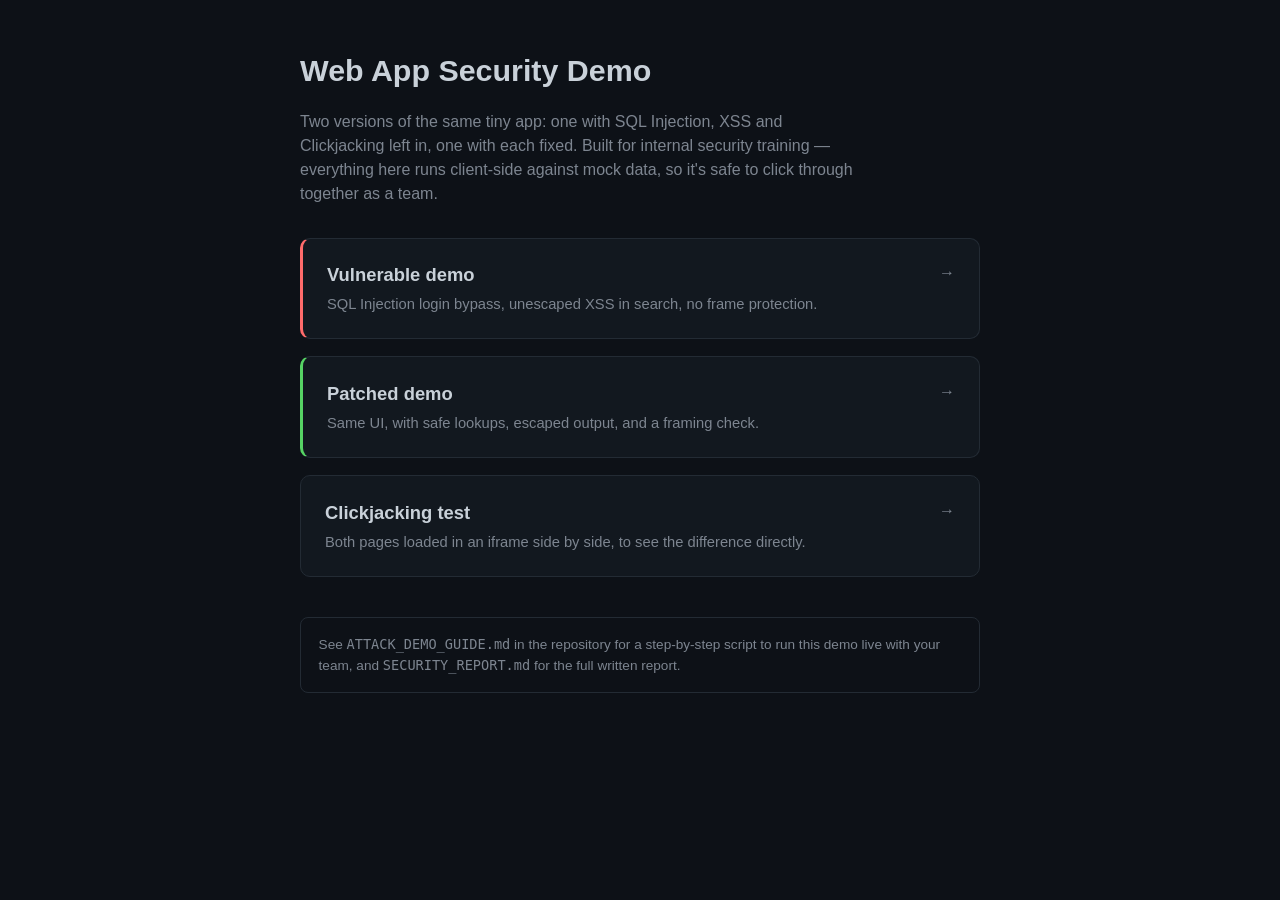
==== docs/index.html @ 4723751a "Add live static demo pages (vulnerable/patched) and presenter attack guide" ====
<!DOCTYPE html>
<html lang="en">
<head>
<meta charset="UTF-8">
<meta name="viewport" content="width=device-width, initial-scale=1">
<title>Web App Security Demo</title>
<style>
  :root {
    --bg: #0d1117; --panel: #12181f; --border: #232b34;
    --text: #c9d1d9; --muted: #7d8590;
    --danger: #ff6b6b; --danger-dim: #3a1f22;
    --good: #56d364; --good-dim: #14251a;
  }
  * { box-sizing: border-box; }
  body {
    margin: 0; background: var(--bg); color: var(--text);
    font-family: -apple-system, "Segoe UI", Roboto, sans-serif;
    line-height: 1.5;
  }
  main { max-width: 720px; margin: 0 auto; padding: 3rem 1.25rem 4rem; }
  h1 { font-size: 1.9rem; margin: 0 0 0.5rem; }
  p.lead { color: var(--muted); max-width: 560px; }
  .cards { display: grid; gap: 1.1rem; margin-top: 2rem; }
  a.card {
    display: block;
    border: 1px solid var(--border);
    border-radius: 10px;
    padding: 1.4rem 1.5rem;
    text-decoration: none;
    color: var(--text);
    background: var(--panel);
    transition: border-color 0.15s;
  }
  a.card:hover { border-color: #3a4552; }
  a.card.vuln { border-left: 3px solid var(--danger); }
  a.card.patch { border-left: 3px solid var(--good); }
  .card h2 { margin: 0 0 0.3rem; font-size: 1.15rem; }
  .card p { margin: 0; color: var(--muted); font-size: 0.92rem; }
  .card .arrow { float: right; color: var(--muted); }
  .foot-note {
    margin-top: 2.5rem;
    border: 1px solid var(--border);
    border-radius: 8px;
    padding: 1rem 1.1rem;
    font-size: 0.85rem;
    color: var(--muted);
  }
  code { font-family: ui-monospace, "JetBrains Mono", Consolas, monospace; }
</style>
</head>
<body>
<main>
  <h1>Web App Security Demo</h1>
  <p class="lead">
    Two versions of the same tiny app: one with SQL Injection, XSS and
    Clickjacking left in, one with each fixed. Built for internal security
    training — everything here runs client-side against mock data, so it's
    safe to click through together as a team.
  </p>

  <div class="cards">
    <a class="card vuln" href="vulnerable.html">
      <span class="arrow">→</span>
      <h2>Vulnerable demo</h2>
      <p>SQL Injection login bypass, unescaped XSS in search, no frame protection.</p>
    </a>
    <a class="card patch" href="patched.html">
      <span class="arrow">→</span>
      <h2>Patched demo</h2>
      <p>Same UI, with safe lookups, escaped output, and a framing check.</p>
    </a>
    <a class="card" href="clickjack-test.html">
      <span class="arrow">→</span>
      <h2>Clickjacking test</h2>
      <p>Both pages loaded in an iframe side by side, to see the difference directly.</p>
    </a>
  </div>

  <div class="foot-note">
    See <code>ATTACK_DEMO_GUIDE.md</code> in the repository for a
    step-by-step script to run this demo live with your team, and
    <code>SECURITY_REPORT.md</code> for the full written report.
  </div>
</main>
</body>
</html>
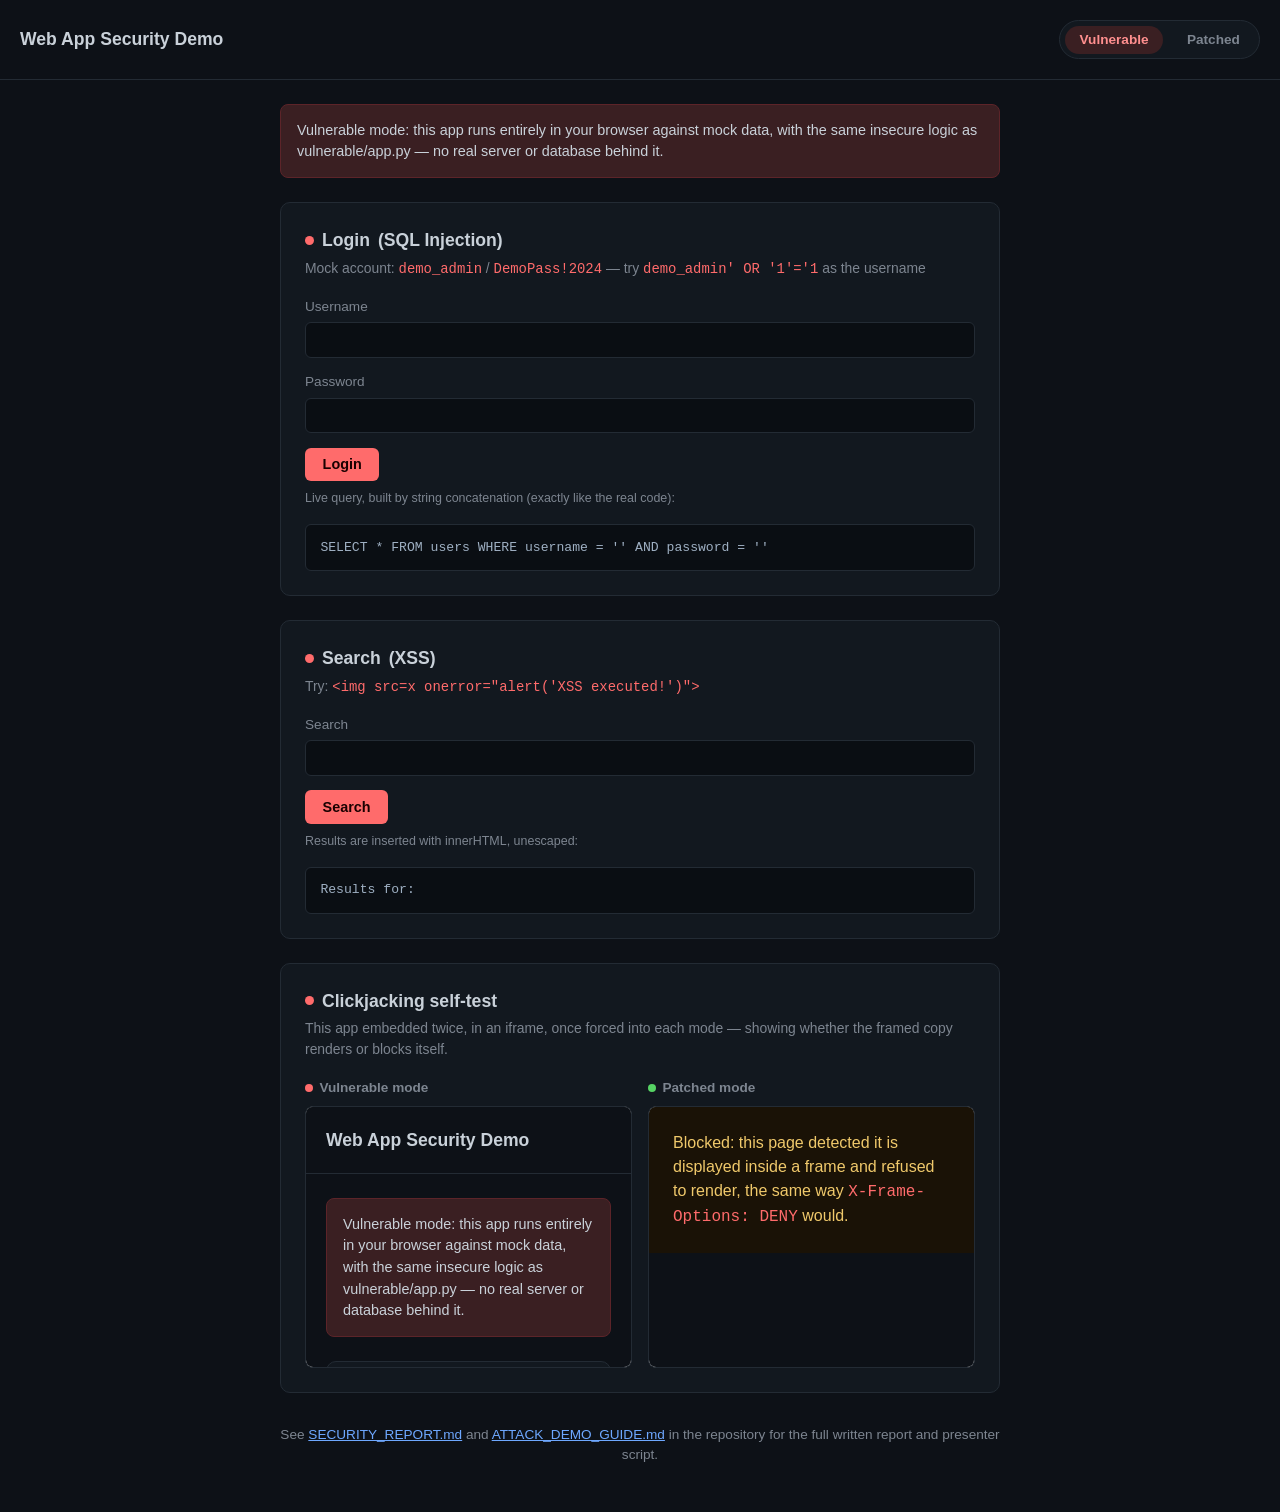
==== commit 29dc63f3: "Consolidate into a single toggle-based application (vulnerable/patched switch + embedded clickjackin" ====
--- a/docs/index.html
+++ b/docs/index.html
@@ -6,81 +6,352 @@
 <title>Web App Security Demo</title>
 <style>
   :root {
-    --bg: #0d1117; --panel: #12181f; --border: #232b34;
-    --text: #c9d1d9; --muted: #7d8590;
-    --danger: #ff6b6b; --danger-dim: #3a1f22;
-    --good: #56d364; --good-dim: #14251a;
+    --bg: #0d1117;
+    --panel: #12181f;
+    --border: #232b34;
+    --text: #c9d1d9;
+    --muted: #7d8590;
+    --mono: ui-monospace, "JetBrains Mono", "SFMono-Regular", Consolas, monospace;
+    --accent: #ff6b6b;
+    --accent-dim: #3a1f22;
+    --accent-border: #5c2429;
+    --accent-fg: #1a0000;
+  }
+  body.mode-patched {
+    --accent: #56d364;
+    --accent-dim: #14251a;
+    --accent-border: #1f5c33;
+    --accent-fg: #052b0e;
   }
   * { box-sizing: border-box; }
   body {
-    margin: 0; background: var(--bg); color: var(--text);
+    margin: 0;
+    background: var(--bg);
+    color: var(--text);
     font-family: -apple-system, "Segoe UI", Roboto, sans-serif;
     line-height: 1.5;
-  }
-  main { max-width: 720px; margin: 0 auto; padding: 3rem 1.25rem 4rem; }
-  h1 { font-size: 1.9rem; margin: 0 0 0.5rem; }
-  p.lead { color: var(--muted); max-width: 560px; }
-  .cards { display: grid; gap: 1.1rem; margin-top: 2rem; }
-  a.card {
-    display: block;
+    padding-bottom: 3rem;
+  }
+  header {
+    border-bottom: 1px solid var(--border);
+    padding: 1.25rem 1.25rem;
+    display: flex;
+    align-items: center;
+    justify-content: space-between;
+    flex-wrap: wrap;
+    gap: 0.9rem;
+    position: sticky;
+    top: 0;
+    background: var(--bg);
+    z-index: 10;
+  }
+  header h1 { font-size: 1.1rem; margin: 0; font-weight: 700; }
+  .toggle-wrap {
+    display: flex;
+    align-items: center;
+    gap: 0.6rem;
+    background: var(--panel);
+    border: 1px solid var(--border);
+    border-radius: 999px;
+    padding: 0.3rem;
+  }
+  .toggle-wrap button {
+    border: none;
+    background: transparent;
+    color: var(--muted);
+    padding: 0.4rem 0.9rem;
+    border-radius: 999px;
+    cursor: pointer;
+    font-size: 0.85rem;
+    font-weight: 600;
+  }
+  .toggle-wrap button.active.vuln { background: var(--accent-dim); color: #ff8f8f; }
+  .toggle-wrap button.active.patch { background: var(--accent-dim); color: #8fe39c; }
+  main { max-width: 760px; margin: 0 auto; padding: 0 1.25rem; }
+  .banner {
+    margin: 1.5rem 0;
+    padding: 0.9rem 1rem;
+    border-radius: 8px;
+    font-size: 0.9rem;
+    background: var(--accent-dim);
+    border: 1px solid var(--accent-border);
+    color: var(--text);
+  }
+  #frameNotice {
+    display: none;
+    margin: 1.5rem 0;
+    padding: 0.9rem 1rem;
+    border-radius: 8px;
+    font-size: 0.9rem;
+    background: #1a1206;
+    border: 1px solid #5c4a1f;
+    color: #f0c96b;
+  }
+  section {
+    background: var(--panel);
     border: 1px solid var(--border);
     border-radius: 10px;
-    padding: 1.4rem 1.5rem;
-    text-decoration: none;
+    padding: 1.5rem;
+    margin-bottom: 1.5rem;
+  }
+  h2 { font-size: 1.1rem; margin: 0 0 0.25rem; display: flex; align-items: center; gap: 0.5rem; }
+  .status-dot { width: 9px; height: 9px; border-radius: 50%; background: var(--accent); display: inline-block; }
+  .subtitle { color: var(--muted); font-size: 0.87rem; margin: 0 0 1.1rem; }
+  label { display: block; font-size: 0.85rem; color: var(--muted); margin-bottom: 0.3rem; }
+  input[type=text] {
+    width: 100%;
+    background: #0a0e13;
+    border: 1px solid var(--border);
     color: var(--text);
-    background: var(--panel);
-    transition: border-color 0.15s;
-  }
-  a.card:hover { border-color: #3a4552; }
-  a.card.vuln { border-left: 3px solid var(--danger); }
-  a.card.patch { border-left: 3px solid var(--good); }
-  .card h2 { margin: 0 0 0.3rem; font-size: 1.15rem; }
-  .card p { margin: 0; color: var(--muted); font-size: 0.92rem; }
-  .card .arrow { float: right; color: var(--muted); }
-  .foot-note {
-    margin-top: 2.5rem;
+    padding: 0.55rem 0.7rem;
+    border-radius: 6px;
+    font-family: var(--mono);
+    font-size: 0.9rem;
+    margin-bottom: 0.9rem;
+  }
+  button.action {
+    background: var(--accent);
+    color: var(--accent-fg);
+    border: none;
+    font-weight: 700;
+    padding: 0.55rem 1.1rem;
+    border-radius: 6px;
+    cursor: pointer;
+    font-size: 0.9rem;
+  }
+  button.action:hover { filter: brightness(1.08); }
+  .query-box, .result-box {
+    margin-top: 1rem;
+    background: #0a0e13;
     border: 1px solid var(--border);
-    border-radius: 8px;
-    padding: 1rem 1.1rem;
+    border-radius: 6px;
+    padding: 0.8rem 0.9rem;
+    font-family: var(--mono);
+    font-size: 0.82rem;
+    white-space: pre-wrap;
+    word-break: break-word;
+    color: #9fb0c3;
+  }
+  .result-box.success { border-color: var(--accent-border); color: #cdeecb; background: #0f1e10; }
+  .result-box.fail { border-color: var(--border); color: var(--muted); }
+  .hint { font-size: 0.78rem; color: var(--muted); margin-top: 0.5rem; }
+  code { font-family: var(--mono); color: var(--accent); }
+  .frame-grid {
+    display: grid;
+    grid-template-columns: 1fr 1fr;
+    gap: 1rem;
+    margin-top: 1rem;
+  }
+  @media (max-width: 640px) { .frame-grid { grid-template-columns: 1fr; } }
+  .frame-col h3 {
     font-size: 0.85rem;
+    margin: 0 0 0.5rem;
     color: var(--muted);
-  }
-  code { font-family: ui-monospace, "JetBrains Mono", Consolas, monospace; }
+    display: flex;
+    align-items: center;
+    gap: 0.4rem;
+  }
+  .dot { width: 8px; height: 8px; border-radius: 50%; display: inline-block; }
+  .dot.r { background: #ff6b6b; }
+  .dot.g { background: #56d364; }
+  .frame-wrap { border: 1px solid var(--border); border-radius: 8px; overflow: hidden; background: #fff; }
+  iframe { width: 100%; height: 260px; border: none; display: block; }
+  footer { text-align: center; margin-top: 2rem; color: var(--muted); font-size: 0.85rem; }
+  footer a { color: #6ea8ff; }
 </style>
 </head>
-<body>
+<body class="mode-vulnerable">
+
+<header>
+  <h1>Web App Security Demo</h1>
+  <div class="toggle-wrap" id="toggleWrap">
+    <button type="button" class="active vuln" id="btnVuln">Vulnerable</button>
+    <button type="button" id="btnPatch">Patched</button>
+  </div>
+</header>
+
 <main>
-  <h1>Web App Security Demo</h1>
-  <p class="lead">
-    Two versions of the same tiny app: one with SQL Injection, XSS and
-    Clickjacking left in, one with each fixed. Built for internal security
-    training — everything here runs client-side against mock data, so it's
-    safe to click through together as a team.
-  </p>
-
-  <div class="cards">
-    <a class="card vuln" href="vulnerable.html">
-      <span class="arrow">→</span>
-      <h2>Vulnerable demo</h2>
-      <p>SQL Injection login bypass, unescaped XSS in search, no frame protection.</p>
-    </a>
-    <a class="card patch" href="patched.html">
-      <span class="arrow">→</span>
-      <h2>Patched demo</h2>
-      <p>Same UI, with safe lookups, escaped output, and a framing check.</p>
-    </a>
-    <a class="card" href="clickjack-test.html">
-      <span class="arrow">→</span>
-      <h2>Clickjacking test</h2>
-      <p>Both pages loaded in an iframe side by side, to see the difference directly.</p>
-    </a>
-  </div>
-
-  <div class="foot-note">
-    See <code>ATTACK_DEMO_GUIDE.md</code> in the repository for a
-    step-by-step script to run this demo live with your team, and
-    <code>SECURITY_REPORT.md</code> for the full written report.
-  </div>
+  <div id="frameNotice"></div>
+
+  <div class="banner" id="modeBanner"></div>
+
+  <section>
+    <h2><span class="status-dot"></span> Login <span id="loginModeLabel"></span></h2>
+    <p class="subtitle">Mock account: <code>demo_admin</code> / <code>DemoPass!2024</code> — try <code>demo_admin' OR '1'='1</code> as the username</p>
+    <form id="loginForm">
+      <label for="u">Username</label>
+      <input type="text" id="u" autocomplete="off">
+      <label for="p">Password</label>
+      <input type="text" id="p" autocomplete="off">
+      <button class="action" type="submit">Login</button>
+    </form>
+    <div class="hint" id="loginHint"></div>
+    <div class="query-box" id="queryPreview"></div>
+    <div class="result-box" id="loginResult" style="display:none;"></div>
+  </section>
+
+  <section>
+    <h2><span class="status-dot"></span> Search <span id="searchModeLabel"></span></h2>
+    <p class="subtitle">Try: <code>&lt;img src=x onerror="alert('XSS executed!')"&gt;</code></p>
+    <label for="q">Search</label>
+    <input type="text" id="q" autocomplete="off">
+    <button class="action" type="button" id="searchBtn">Search</button>
+    <div class="hint" id="searchHint"></div>
+    <div class="result-box" id="searchResult">Results for: </div>
+  </section>
+
+  <section id="clickjackSection">
+    <h2><span class="status-dot"></span> Clickjacking self-test</h2>
+    <p class="subtitle">
+      This app embedded twice, in an iframe, once forced into each mode —
+      showing whether the framed copy renders or blocks itself.
+    </p>
+    <div class="frame-grid" id="frameGrid"></div>
+  </section>
+
+  <footer>
+    See <a href="https://github.com/HilariousHacker666/web-app-security-demo/blob/main/SECURITY_REPORT.md" target="_blank" rel="noopener">SECURITY_REPORT.md</a> and
+    <a href="https://github.com/HilariousHacker666/web-app-security-demo/blob/main/ATTACK_DEMO_GUIDE.md" target="_blank" rel="noopener">ATTACK_DEMO_GUIDE.md</a> in the repository
+    for the full written report and presenter script.
+  </footer>
 </main>
+
+<script src="sql-eval.js"></script>
+<script>
+  const params = new URLSearchParams(location.search);
+  const isFramed = window.top !== window.self;
+  let mode = params.get('mode') === 'patched' ? 'patched' : 'vulnerable';
+
+  const users = [
+    { username: 'demo_admin', password: 'DemoPass!2024' },
+    { username: 'demo_alice', password: 'AlicePass!99' },
+  ];
+
+  // --- Clickjacking: if framed AND in patched mode, refuse to render ---
+  if (isFramed && mode === 'patched') {
+    document.body.innerHTML =
+      '<div style="padding:1.5rem;font-family:sans-serif;background:#1a1206;color:#f0c96b;">' +
+      'Blocked: this page detected it is displayed inside a frame and refused ' +
+      'to render, the same way <code>X-Frame-Options: DENY</code> would.</div>';
+  } else {
+    initApp();
+  }
+
+  function initApp() {
+    if (isFramed) {
+      // Framed instance: hide the mode toggle and the nested self-test section,
+      // to avoid the page embedding itself infinitely.
+      document.getElementById('toggleWrap').style.display = 'none';
+      document.getElementById('clickjackSection').style.display = 'none';
+    } else {
+      document.getElementById('frameGrid').innerHTML =
+        buildFrame('vulnerable', 'r') + buildFrame('patched', 'g');
+    }
+
+    applyMode();
+
+    document.getElementById('btnVuln').addEventListener('click', () => setMode('vulnerable'));
+    document.getElementById('btnPatch').addEventListener('click', () => setMode('patched'));
+
+    document.getElementById('u').addEventListener('input', updatePreview);
+    document.getElementById('p').addEventListener('input', updatePreview);
+
+    document.getElementById('loginForm').addEventListener('submit', (e) => {
+      e.preventDefault();
+      handleLogin();
+    });
+    document.getElementById('searchBtn').addEventListener('click', handleSearch);
+  }
+
+  function buildFrame(m, dotClass) {
+    return `<div class="frame-col">
+      <h3><span class="dot ${dotClass}"></span> ${m === 'vulnerable' ? 'Vulnerable mode' : 'Patched mode'}</h3>
+      <div class="frame-wrap"><iframe src="index.html?mode=${m}" title="${m} mode in frame"></iframe></div>
+    </div>`;
+  }
+
+  function setMode(m) {
+    mode = m;
+    const url = new URL(location.href);
+    url.searchParams.set('mode', m);
+    history.replaceState(null, '', url);
+    applyMode();
+  }
+
+  function applyMode() {
+    const isVuln = mode === 'vulnerable';
+    document.body.className = isVuln ? 'mode-vulnerable' : 'mode-patched';
+    document.getElementById('btnVuln').classList.toggle('active', isVuln);
+    document.getElementById('btnVuln').classList.toggle('vuln', true);
+    document.getElementById('btnPatch').classList.toggle('active', !isVuln);
+    document.getElementById('btnPatch').classList.toggle('patch', true);
+
+    const banner = document.getElementById('modeBanner');
+    banner.textContent = isVuln
+      ? 'Vulnerable mode: this app runs entirely in your browser against mock data, with the same insecure logic as vulnerable/app.py — no real server or database behind it.'
+      : 'Patched mode: same UI and mock data, with the fixes from patched/app.py applied — parameterized-style lookups, escaped output, and a framing check.';
+
+    document.getElementById('loginModeLabel').textContent = isVuln ? '(SQL Injection)' : '(SQL Injection — fixed)';
+    document.getElementById('searchModeLabel').textContent = isVuln ? '(XSS)' : '(XSS — fixed)';
+    document.getElementById('loginHint').textContent = isVuln
+      ? 'Live query, built by string concatenation (exactly like the real code):'
+      : 'Username and password are compared as plain values — never concatenated into a query string:';
+    document.getElementById('searchHint').textContent = isVuln
+      ? 'Results are inserted with innerHTML, unescaped:'
+      : 'Results are inserted with textContent, so markup is shown as plain text, never executed:';
+
+    document.getElementById('loginResult').style.display = 'none';
+    document.getElementById('searchResult').textContent = 'Results for: ';
+    updatePreview();
+  }
+
+  function updatePreview() {
+    const box = document.getElementById('queryPreview');
+    if (mode === 'vulnerable') {
+      const u = document.getElementById('u').value;
+      const p = document.getElementById('p').value;
+      box.textContent = "SELECT * FROM users WHERE username = '" + u + "' AND password = '" + p + "'";
+      box.style.display = 'block';
+    } else {
+      box.textContent = 'lookup(username, password) — values compared directly, no string built';
+      box.style.display = 'block';
+    }
+  }
+
+  function handleLogin() {
+    const u = document.getElementById('u').value;
+    const p = document.getElementById('p').value;
+    const box = document.getElementById('loginResult');
+    box.style.display = 'block';
+
+    let matched, extra = '';
+    if (mode === 'vulnerable') {
+      const r = vulnerableLogin(u, p, users);
+      matched = r.matched;
+      if (matched) extra = `\nQuery actually evaluated (after any SQL comment truncation):\n${r.cleaned}`;
+    } else {
+      matched = users.find((row) => row.username === u && row.password === p);
+    }
+
+    if (matched) {
+      box.className = 'result-box success';
+      box.textContent = `Login succeeded — signed in as "${matched.username}"${mode === 'vulnerable' ? ', no valid password required.' : '.'}${extra}`;
+    } else {
+      box.className = 'result-box fail';
+      box.textContent = 'Invalid credentials.';
+    }
+  }
+
+  function handleSearch() {
+    const q = document.getElementById('q').value;
+    const box = document.getElementById('searchResult');
+    if (mode === 'vulnerable') {
+      box.innerHTML = 'Results for: ' + q; // VULNERABLE: unescaped
+    } else {
+      box.textContent = 'Results for: ' + q; // FIX: safe by construction
+    }
+  }
+</script>
+
 </body>
 </html>
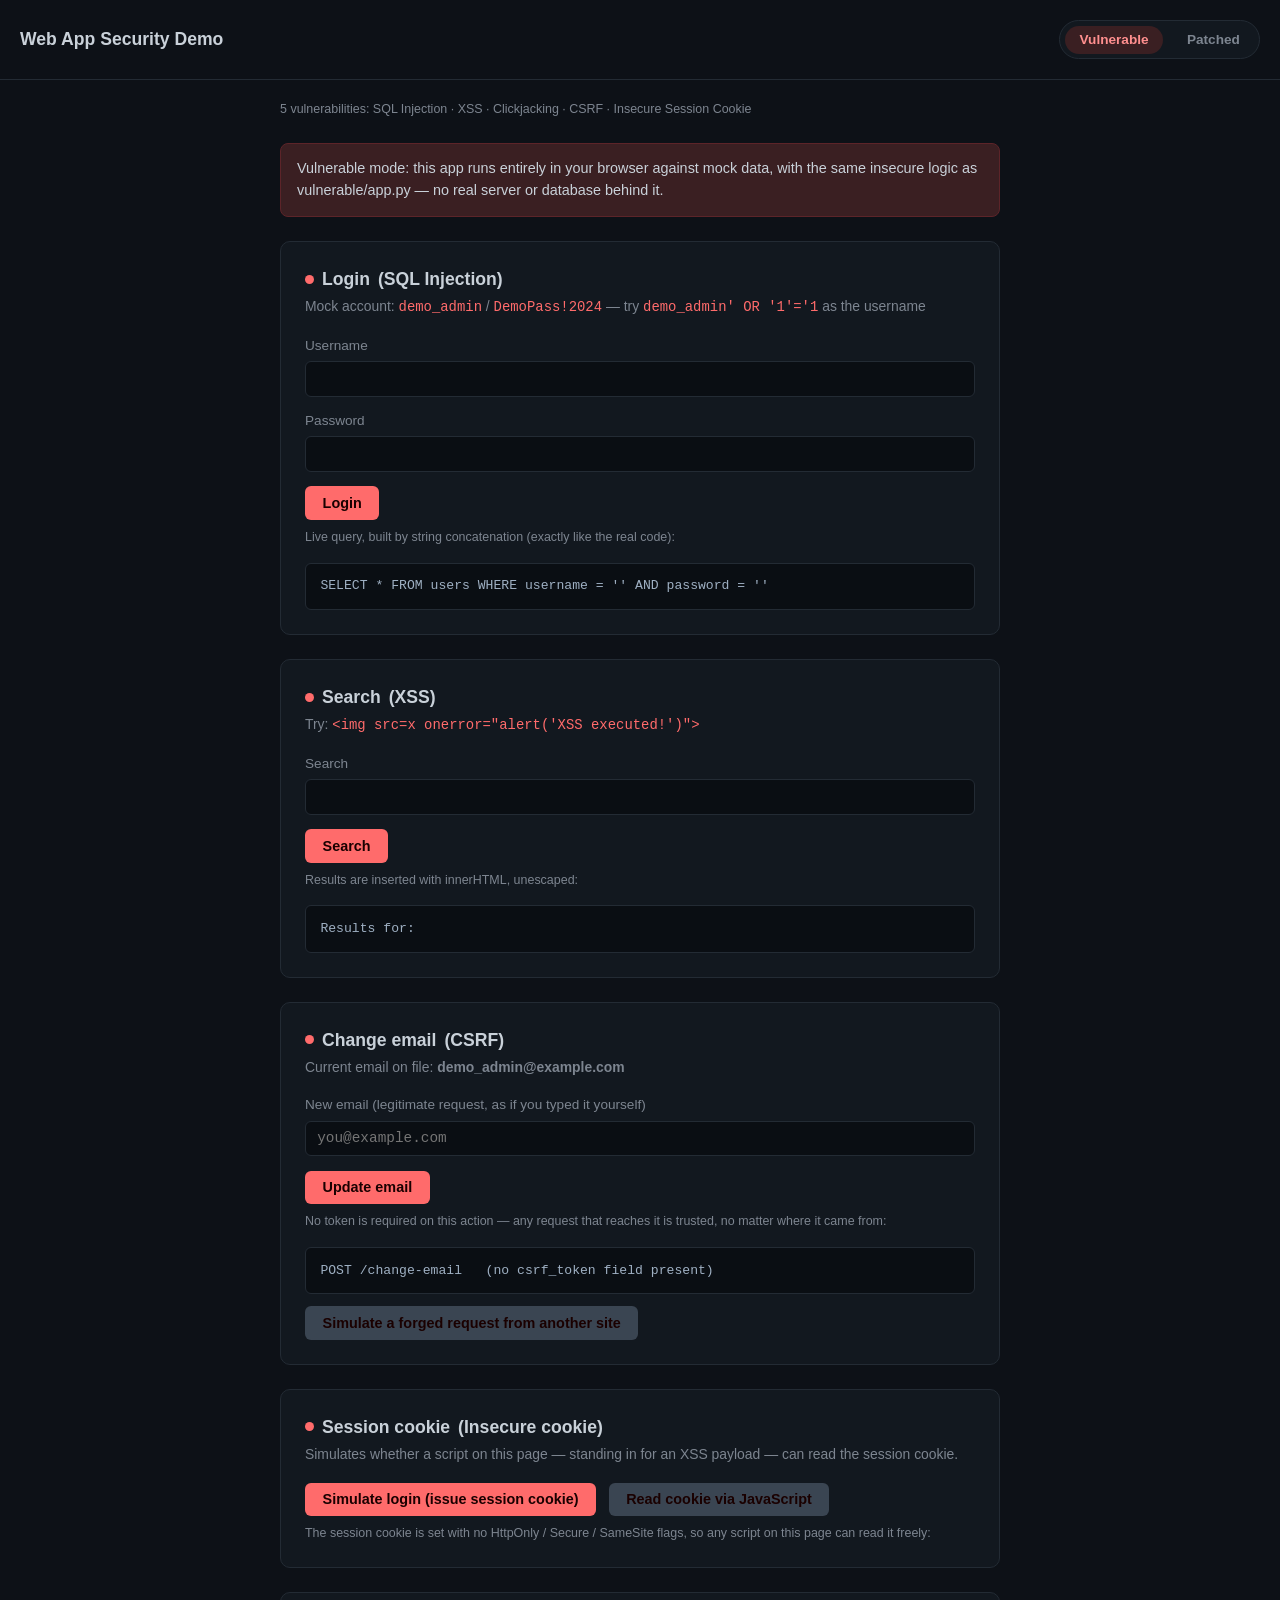
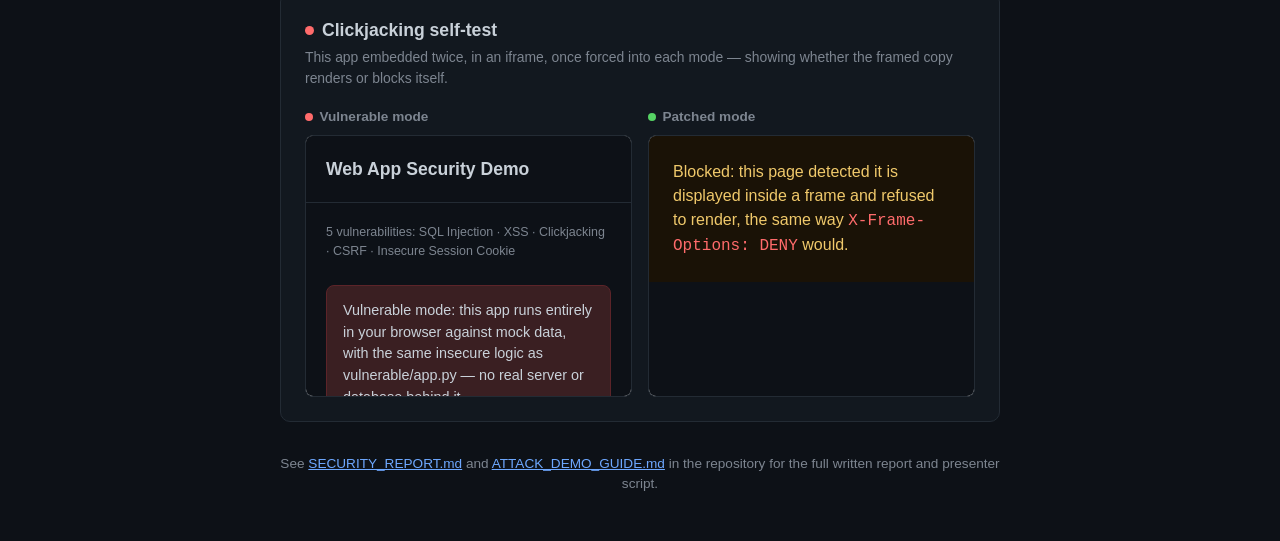
==== commit e521d69a: "Add CSRF and insecure session cookie demos (5 vulnerabilities total)" ====
--- a/docs/index.html
+++ b/docs/index.html
@@ -173,6 +173,10 @@
 <main>
   <div id="frameNotice"></div>
 
+  <p style="font-size:0.78rem;color:var(--muted);margin:1.25rem 0 0;">
+    5 vulnerabilities: SQL Injection · XSS · Clickjacking · CSRF · Insecure Session Cookie
+  </p>
+
   <div class="banner" id="modeBanner"></div>
 
   <section>
@@ -200,6 +204,33 @@
     <div class="result-box" id="searchResult">Results for: </div>
   </section>
 
+  <section>
+    <h2><span class="status-dot"></span> Change email <span id="csrfModeLabel"></span></h2>
+    <p class="subtitle">Current email on file: <strong id="currentEmailDisplay"></strong></p>
+    <form id="csrfForm">
+      <label for="newEmail">New email (legitimate request, as if you typed it yourself)</label>
+      <input type="text" id="newEmail" autocomplete="off" placeholder="you@example.com">
+      <button class="action" type="submit">Update email</button>
+    </form>
+    <div class="hint" id="csrfHint"></div>
+    <div class="query-box" id="csrfRequestPreview"></div>
+    <button class="action" type="button" id="forgeBtn" style="margin-top:0.75rem;background:#3a4552;">
+      Simulate a forged request from another site
+    </button>
+    <div class="result-box" id="csrfResult" style="display:none;"></div>
+  </section>
+
+  <section>
+    <h2><span class="status-dot"></span> Session cookie <span id="cookieModeLabel"></span></h2>
+    <p class="subtitle">Simulates whether a script on this page — standing in for an XSS payload — can read the session cookie.</p>
+    <button class="action" type="button" id="setCookieBtn">Simulate login (issue session cookie)</button>
+    <button class="action" type="button" id="readCookieBtn" style="margin-left:0.5rem;background:#3a4552;">
+      Read cookie via JavaScript
+    </button>
+    <div class="hint" id="cookieHint"></div>
+    <div class="result-box" id="cookieResult" style="display:none;"></div>
+  </section>
+
   <section id="clickjackSection">
     <h2><span class="status-dot"></span> Clickjacking self-test</h2>
     <p class="subtitle">
@@ -227,6 +258,11 @@
     { username: 'demo_alice', password: 'AlicePass!99' },
   ];
 
+  const csrfToken = Math.random().toString(36).slice(2) + Date.now().toString(36);
+  const DEFAULT_EMAIL = 'demo_admin@example.com';
+  let currentEmail = DEFAULT_EMAIL;
+  const SESSION_COOKIE_NAME = 'demo_session';
+
   // --- Clickjacking: if framed AND in patched mode, refuse to render ---
   if (isFramed && mode === 'patched') {
     document.body.innerHTML =
@@ -261,6 +297,11 @@
       handleLogin();
     });
     document.getElementById('searchBtn').addEventListener('click', handleSearch);
+
+    document.getElementById('csrfForm').addEventListener('submit', handleUpdateEmail);
+    document.getElementById('forgeBtn').addEventListener('click', handleForgedRequest);
+    document.getElementById('setCookieBtn').addEventListener('click', handleSetCookie);
+    document.getElementById('readCookieBtn').addEventListener('click', handleReadCookie);
   }
 
   function buildFrame(m, dotClass) {
@@ -293,12 +334,31 @@
 
     document.getElementById('loginModeLabel').textContent = isVuln ? '(SQL Injection)' : '(SQL Injection — fixed)';
     document.getElementById('searchModeLabel').textContent = isVuln ? '(XSS)' : '(XSS — fixed)';
+    document.getElementById('csrfModeLabel').textContent = isVuln ? '(CSRF)' : '(CSRF — fixed)';
+    document.getElementById('cookieModeLabel').textContent = isVuln ? '(Insecure cookie)' : '(Insecure cookie — fixed)';
+
     document.getElementById('loginHint').textContent = isVuln
       ? 'Live query, built by string concatenation (exactly like the real code):'
       : 'Username and password are compared as plain values — never concatenated into a query string:';
     document.getElementById('searchHint').textContent = isVuln
       ? 'Results are inserted with innerHTML, unescaped:'
       : 'Results are inserted with textContent, so markup is shown as plain text, never executed:';
+    document.getElementById('csrfHint').textContent = isVuln
+      ? 'No token is required on this action — any request that reaches it is trusted, no matter where it came from:'
+      : 'A per-session token is required and validated before the change is applied:';
+    document.getElementById('csrfRequestPreview').textContent = isVuln
+      ? 'POST /change-email   (no csrf_token field present)'
+      : `POST /change-email\ncsrf_token: ${csrfToken}`;
+    document.getElementById('cookieHint').textContent = isVuln
+      ? 'The session cookie is set with no HttpOnly / Secure / SameSite flags, so any script on this page can read it freely:'
+      : 'The session cookie would be set server-side with HttpOnly (plus Secure and SameSite), making it invisible to JavaScript entirely:';
+
+    // Reset per-section demo state on every mode switch
+    currentEmail = DEFAULT_EMAIL;
+    document.getElementById('currentEmailDisplay').textContent = currentEmail;
+    document.getElementById('csrfResult').style.display = 'none';
+    document.getElementById('cookieResult').style.display = 'none';
+    document.cookie = SESSION_COOKIE_NAME + '=; expires=Thu, 01 Jan 1970 00:00:00 UTC; path=/;';
 
     document.getElementById('loginResult').style.display = 'none';
     document.getElementById('searchResult').textContent = 'Results for: ';
@@ -351,6 +411,74 @@
       box.textContent = 'Results for: ' + q; // FIX: safe by construction
     }
   }
+
+  function handleUpdateEmail(e) {
+    if (e) e.preventDefault();
+    const email = document.getElementById('newEmail').value.trim() || DEFAULT_EMAIL;
+    currentEmail = email;
+    document.getElementById('currentEmailDisplay').textContent = currentEmail;
+    const box = document.getElementById('csrfResult');
+    box.style.display = 'block';
+    box.className = 'result-box success';
+    box.textContent = mode === 'vulnerable'
+      ? `Email updated to "${email}". This request had no token to check, but it went through anyway.`
+      : `Email updated to "${email}", because this in-app form included a valid csrf_token.`;
+  }
+
+  function handleForgedRequest() {
+    const box = document.getElementById('csrfResult');
+    box.style.display = 'block';
+    const forgedEmail = 'attacker@evil-site.example';
+    // Simulates a hidden auto-submitting form on another site, posting to
+    // this same action. It has no way to know a valid session token.
+    if (mode === 'vulnerable') {
+      currentEmail = forgedEmail;
+      document.getElementById('currentEmailDisplay').textContent = currentEmail;
+      box.className = 'result-box success';
+      box.textContent = `Forged request succeeded — email silently changed to "${forgedEmail}" without the real user filling out any form themselves.`;
+    } else {
+      box.className = 'result-box fail';
+      box.textContent = 'Forged request rejected — it carried no valid csrf_token, so the server refused the change.';
+    }
+  }
+
+  function getCookie(name) {
+    const match = document.cookie.match(new RegExp('(?:^|; )' + name + '=([^;]*)'));
+    return match ? decodeURIComponent(match[1]) : null;
+  }
+
+  function handleSetCookie() {
+    const sid = 'sid_' + Math.random().toString(36).slice(2, 10);
+    const box = document.getElementById('cookieResult');
+    box.style.display = 'block';
+    if (mode === 'vulnerable') {
+      // VULNERABLE: cookie set with no HttpOnly/Secure/SameSite flags,
+      // so it's fully readable from JavaScript.
+      document.cookie = SESSION_COOKIE_NAME + '=' + sid + '; path=/';
+      box.className = 'result-box success';
+      box.textContent = 'Session cookie issued and stored via document.cookie — readable by any script running on this page.';
+    } else {
+      // FIX (simulated): a real HttpOnly cookie is set by the server and
+      // never appears in document.cookie at all, so nothing is set here.
+      box.className = 'result-box success';
+      box.textContent = 'Session cookie issued server-side with HttpOnly, Secure, and SameSite set — it never becomes visible to document.cookie in the first place.';
+    }
+  }
+
+  function handleReadCookie() {
+    const box = document.getElementById('cookieResult');
+    box.style.display = 'block';
+    const val = getCookie(SESSION_COOKIE_NAME);
+    if (mode === 'vulnerable') {
+      box.className = 'result-box success';
+      box.textContent = val
+        ? `document.cookie → "${SESSION_COOKIE_NAME}=${val}"\nAn attacker's injected script (e.g. via the XSS above) could read and exfiltrate this directly.`
+        : 'No cookie set yet — click "Simulate login" first.';
+    } else {
+      box.className = 'result-box fail';
+      box.textContent = `document.cookie → "${val ?? ''}"\nNothing readable here — a real HttpOnly cookie is never exposed to JavaScript, so an XSS payload on this page could not steal it.`;
+    }
+  }
 </script>
 
 </body>
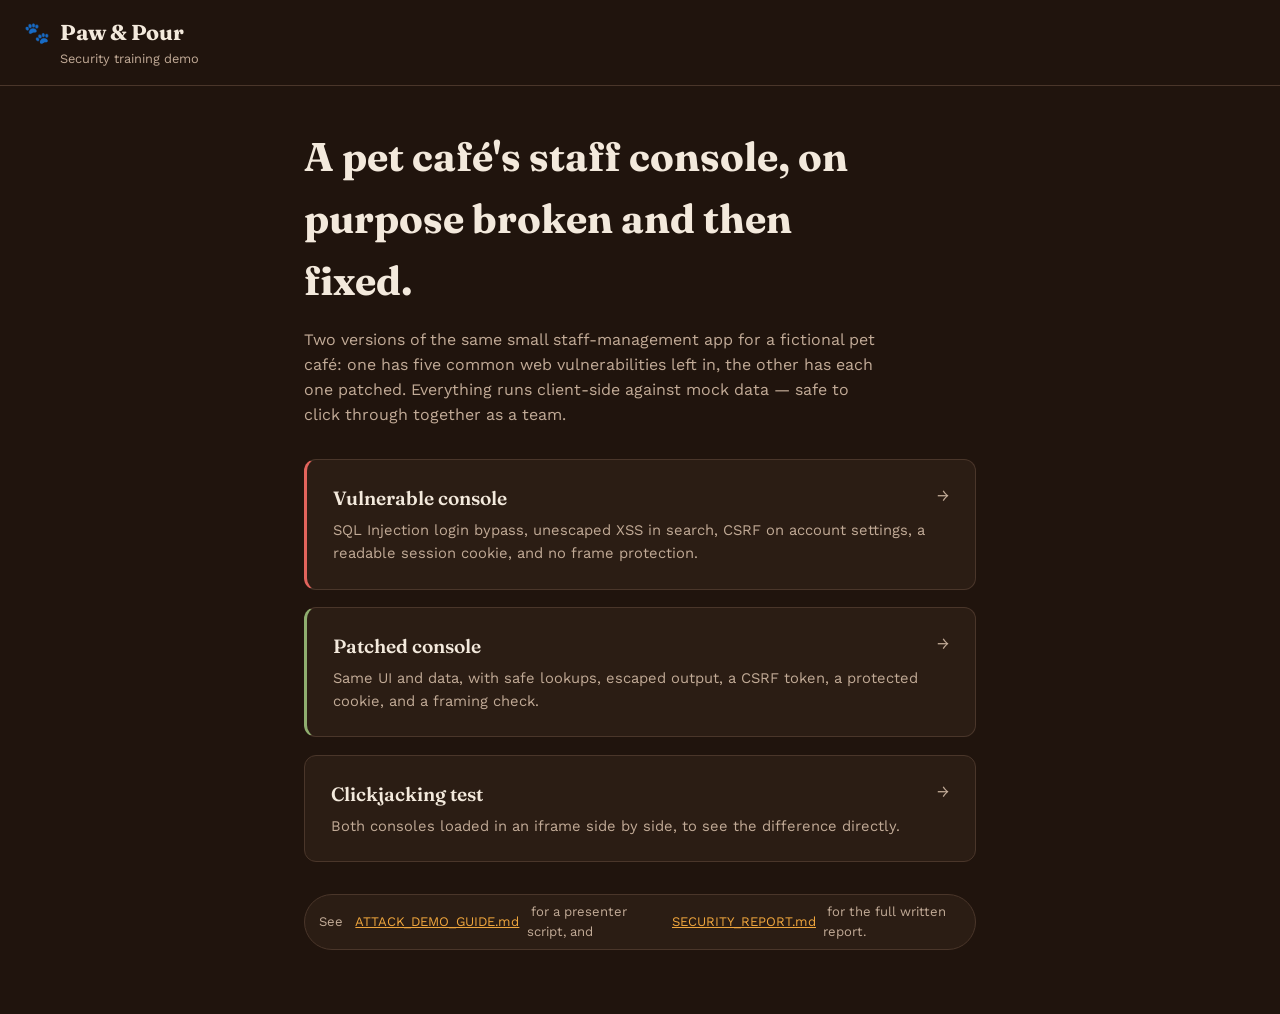
==== commit 5e237ea1: "Rebuild demo as Paw & Pour pet café staff console (two pages: vulnerable.html / patched.html), all 5" ====
--- a/docs/index.html
+++ b/docs/index.html
@@ -3,483 +3,56 @@
 <head>
 <meta charset="UTF-8">
 <meta name="viewport" content="width=device-width, initial-scale=1">
-<title>Web App Security Demo</title>
+<title>Paw & Pour — Security Training Demo</title>
+<link rel="stylesheet" href="pet-cafe.css">
 <style>
-  :root {
-    --bg: #0d1117;
-    --panel: #12181f;
-    --border: #232b34;
-    --text: #c9d1d9;
-    --muted: #7d8590;
-    --mono: ui-monospace, "JetBrains Mono", "SFMono-Regular", Consolas, monospace;
-    --accent: #ff6b6b;
-    --accent-dim: #3a1f22;
-    --accent-border: #5c2429;
-    --accent-fg: #1a0000;
-  }
-  body.mode-patched {
-    --accent: #56d364;
-    --accent-dim: #14251a;
-    --accent-border: #1f5c33;
-    --accent-fg: #052b0e;
-  }
-  * { box-sizing: border-box; }
-  body {
-    margin: 0;
-    background: var(--bg);
-    color: var(--text);
-    font-family: -apple-system, "Segoe UI", Roboto, sans-serif;
-    line-height: 1.5;
-    padding-bottom: 3rem;
-  }
-  header {
-    border-bottom: 1px solid var(--border);
-    padding: 1.25rem 1.25rem;
-    display: flex;
-    align-items: center;
-    justify-content: space-between;
-    flex-wrap: wrap;
-    gap: 0.9rem;
-    position: sticky;
-    top: 0;
-    background: var(--bg);
-    z-index: 10;
-  }
-  header h1 { font-size: 1.1rem; margin: 0; font-weight: 700; }
-  .toggle-wrap {
-    display: flex;
-    align-items: center;
-    gap: 0.6rem;
-    background: var(--panel);
-    border: 1px solid var(--border);
-    border-radius: 999px;
-    padding: 0.3rem;
-  }
-  .toggle-wrap button {
-    border: none;
-    background: transparent;
-    color: var(--muted);
-    padding: 0.4rem 0.9rem;
-    border-radius: 999px;
-    cursor: pointer;
-    font-size: 0.85rem;
-    font-weight: 600;
-  }
-  .toggle-wrap button.active.vuln { background: var(--accent-dim); color: #ff8f8f; }
-  .toggle-wrap button.active.patch { background: var(--accent-dim); color: #8fe39c; }
-  main { max-width: 760px; margin: 0 auto; padding: 0 1.25rem; }
-  .banner {
-    margin: 1.5rem 0;
-    padding: 0.9rem 1rem;
-    border-radius: 8px;
-    font-size: 0.9rem;
-    background: var(--accent-dim);
-    border: 1px solid var(--accent-border);
-    color: var(--text);
-  }
-  #frameNotice {
-    display: none;
-    margin: 1.5rem 0;
-    padding: 0.9rem 1rem;
-    border-radius: 8px;
-    font-size: 0.9rem;
-    background: #1a1206;
-    border: 1px solid #5c4a1f;
-    color: #f0c96b;
-  }
-  section {
-    background: var(--panel);
-    border: 1px solid var(--border);
-    border-radius: 10px;
-    padding: 1.5rem;
-    margin-bottom: 1.5rem;
-  }
-  h2 { font-size: 1.1rem; margin: 0 0 0.25rem; display: flex; align-items: center; gap: 0.5rem; }
-  .status-dot { width: 9px; height: 9px; border-radius: 50%; background: var(--accent); display: inline-block; }
-  .subtitle { color: var(--muted); font-size: 0.87rem; margin: 0 0 1.1rem; }
-  label { display: block; font-size: 0.85rem; color: var(--muted); margin-bottom: 0.3rem; }
-  input[type=text] {
-    width: 100%;
-    background: #0a0e13;
-    border: 1px solid var(--border);
-    color: var(--text);
-    padding: 0.55rem 0.7rem;
-    border-radius: 6px;
-    font-family: var(--mono);
-    font-size: 0.9rem;
-    margin-bottom: 0.9rem;
-  }
-  button.action {
-    background: var(--accent);
-    color: var(--accent-fg);
-    border: none;
-    font-weight: 700;
-    padding: 0.55rem 1.1rem;
-    border-radius: 6px;
-    cursor: pointer;
-    font-size: 0.9rem;
-  }
-  button.action:hover { filter: brightness(1.08); }
-  .query-box, .result-box {
-    margin-top: 1rem;
-    background: #0a0e13;
-    border: 1px solid var(--border);
-    border-radius: 6px;
-    padding: 0.8rem 0.9rem;
-    font-family: var(--mono);
-    font-size: 0.82rem;
-    white-space: pre-wrap;
-    word-break: break-word;
-    color: #9fb0c3;
-  }
-  .result-box.success { border-color: var(--accent-border); color: #cdeecb; background: #0f1e10; }
-  .result-box.fail { border-color: var(--border); color: var(--muted); }
-  .hint { font-size: 0.78rem; color: var(--muted); margin-top: 0.5rem; }
-  code { font-family: var(--mono); color: var(--accent); }
-  .frame-grid {
-    display: grid;
-    grid-template-columns: 1fr 1fr;
-    gap: 1rem;
-    margin-top: 1rem;
-  }
-  @media (max-width: 640px) { .frame-grid { grid-template-columns: 1fr; } }
-  .frame-col h3 {
-    font-size: 0.85rem;
-    margin: 0 0 0.5rem;
-    color: var(--muted);
-    display: flex;
-    align-items: center;
-    gap: 0.4rem;
-  }
-  .dot { width: 8px; height: 8px; border-radius: 50%; display: inline-block; }
-  .dot.r { background: #ff6b6b; }
-  .dot.g { background: #56d364; }
-  .frame-wrap { border: 1px solid var(--border); border-radius: 8px; overflow: hidden; background: #fff; }
-  iframe { width: 100%; height: 260px; border: none; display: block; }
-  footer { text-align: center; margin-top: 2rem; color: var(--muted); font-size: 0.85rem; }
-  footer a { color: #6ea8ff; }
+  main.landing { max-width: 720px; padding-top: 2.5rem; }
+  main.landing h2 { font-family: var(--serif); font-size: clamp(1.8rem, 4vw, 2.5rem); margin: 0 0 0.6rem; max-width: 20ch; }
+  main.landing p.lead { color: var(--muted); max-width: 58ch; font-size: 1rem; }
+  a.card .arrow { float: right; color: var(--muted); }
 </style>
 </head>
-<body class="mode-vulnerable">
-
-<header>
-  <h1>Web App Security Demo</h1>
-  <div class="toggle-wrap" id="toggleWrap">
-    <button type="button" class="active vuln" id="btnVuln">Vulnerable</button>
-    <button type="button" id="btnPatch">Patched</button>
+<body>
+<nav class="topnav">
+  <div class="brand">
+    <span class="mark">🐾</span>
+    <div>
+      <h1>Paw & Pour</h1>
+      <div class="sub">Security training demo</div>
+    </div>
   </div>
-</header>
-
-<main>
-  <div id="frameNotice"></div>
-
-  <p style="font-size:0.78rem;color:var(--muted);margin:1.25rem 0 0;">
-    5 vulnerabilities: SQL Injection · XSS · Clickjacking · CSRF · Insecure Session Cookie
+</nav>
+<main class="landing">
+  <h2>A pet café's staff console, on purpose broken and then fixed.</h2>
+  <p class="lead">
+    Two versions of the same small staff-management app for a fictional
+    pet café: one has five common web vulnerabilities left in, the other
+    has each one patched. Everything runs client-side against mock data
+    — safe to click through together as a team.
   </p>
 
-  <div class="banner" id="modeBanner"></div>
+  <div class="cards">
+    <a class="card vuln" href="vulnerable.html">
+      <span class="arrow">→</span>
+      <h3>Vulnerable console</h3>
+      <p>SQL Injection login bypass, unescaped XSS in search, CSRF on account settings, a readable session cookie, and no frame protection.</p>
+    </a>
+    <a class="card patch" href="patched.html">
+      <span class="arrow">→</span>
+      <h3>Patched console</h3>
+      <p>Same UI and data, with safe lookups, escaped output, a CSRF token, a protected cookie, and a framing check.</p>
+    </a>
+    <a class="card" href="clickjack-test.html">
+      <span class="arrow">→</span>
+      <h3>Clickjacking test</h3>
+      <p>Both consoles loaded in an iframe side by side, to see the difference directly.</p>
+    </a>
+  </div>
 
-  <section>
-    <h2><span class="status-dot"></span> Login <span id="loginModeLabel"></span></h2>
-    <p class="subtitle">Mock account: <code>demo_admin</code> / <code>DemoPass!2024</code> — try <code>demo_admin' OR '1'='1</code> as the username</p>
-    <form id="loginForm">
-      <label for="u">Username</label>
-      <input type="text" id="u" autocomplete="off">
-      <label for="p">Password</label>
-      <input type="text" id="p" autocomplete="off">
-      <button class="action" type="submit">Login</button>
-    </form>
-    <div class="hint" id="loginHint"></div>
-    <div class="query-box" id="queryPreview"></div>
-    <div class="result-box" id="loginResult" style="display:none;"></div>
-  </section>
-
-  <section>
-    <h2><span class="status-dot"></span> Search <span id="searchModeLabel"></span></h2>
-    <p class="subtitle">Try: <code>&lt;img src=x onerror="alert('XSS executed!')"&gt;</code></p>
-    <label for="q">Search</label>
-    <input type="text" id="q" autocomplete="off">
-    <button class="action" type="button" id="searchBtn">Search</button>
-    <div class="hint" id="searchHint"></div>
-    <div class="result-box" id="searchResult">Results for: </div>
-  </section>
-
-  <section>
-    <h2><span class="status-dot"></span> Change email <span id="csrfModeLabel"></span></h2>
-    <p class="subtitle">Current email on file: <strong id="currentEmailDisplay"></strong></p>
-    <form id="csrfForm">
-      <label for="newEmail">New email (legitimate request, as if you typed it yourself)</label>
-      <input type="text" id="newEmail" autocomplete="off" placeholder="you@example.com">
-      <button class="action" type="submit">Update email</button>
-    </form>
-    <div class="hint" id="csrfHint"></div>
-    <div class="query-box" id="csrfRequestPreview"></div>
-    <button class="action" type="button" id="forgeBtn" style="margin-top:0.75rem;background:#3a4552;">
-      Simulate a forged request from another site
-    </button>
-    <div class="result-box" id="csrfResult" style="display:none;"></div>
-  </section>
-
-  <section>
-    <h2><span class="status-dot"></span> Session cookie <span id="cookieModeLabel"></span></h2>
-    <p class="subtitle">Simulates whether a script on this page — standing in for an XSS payload — can read the session cookie.</p>
-    <button class="action" type="button" id="setCookieBtn">Simulate login (issue session cookie)</button>
-    <button class="action" type="button" id="readCookieBtn" style="margin-left:0.5rem;background:#3a4552;">
-      Read cookie via JavaScript
-    </button>
-    <div class="hint" id="cookieHint"></div>
-    <div class="result-box" id="cookieResult" style="display:none;"></div>
-  </section>
-
-  <section id="clickjackSection">
-    <h2><span class="status-dot"></span> Clickjacking self-test</h2>
-    <p class="subtitle">
-      This app embedded twice, in an iframe, once forced into each mode —
-      showing whether the framed copy renders or blocks itself.
-    </p>
-    <div class="frame-grid" id="frameGrid"></div>
-  </section>
-
-  <footer>
-    See <a href="https://github.com/HilariousHacker666/web-app-security-demo/blob/main/SECURITY_REPORT.md" target="_blank" rel="noopener">SECURITY_REPORT.md</a> and
-    <a href="https://github.com/HilariousHacker666/web-app-security-demo/blob/main/ATTACK_DEMO_GUIDE.md" target="_blank" rel="noopener">ATTACK_DEMO_GUIDE.md</a> in the repository
-    for the full written report and presenter script.
-  </footer>
+  <div class="chip" style="margin-top:2rem;display:inline-flex;">
+    See <a href="https://github.com/HilariousHacker666/web-app-security-demo/blob/main/ATTACK_DEMO_GUIDE.md" target="_blank" rel="noopener" style="margin-left:0.35rem;color:var(--accent);">ATTACK_DEMO_GUIDE.md</a>&nbsp;for a presenter script, and
+    <a href="https://github.com/HilariousHacker666/web-app-security-demo/blob/main/SECURITY_REPORT.md" target="_blank" rel="noopener" style="color:var(--accent);">SECURITY_REPORT.md</a>&nbsp;for the full written report.
+  </div>
 </main>
-
-<script src="sql-eval.js"></script>
-<script>
-  const params = new URLSearchParams(location.search);
-  const isFramed = window.top !== window.self;
-  let mode = params.get('mode') === 'patched' ? 'patched' : 'vulnerable';
-
-  const users = [
-    { username: 'demo_admin', password: 'DemoPass!2024' },
-    { username: 'demo_alice', password: 'AlicePass!99' },
-  ];
-
-  const csrfToken = Math.random().toString(36).slice(2) + Date.now().toString(36);
-  const DEFAULT_EMAIL = 'demo_admin@example.com';
-  let currentEmail = DEFAULT_EMAIL;
-  const SESSION_COOKIE_NAME = 'demo_session';
-
-  // --- Clickjacking: if framed AND in patched mode, refuse to render ---
-  if (isFramed && mode === 'patched') {
-    document.body.innerHTML =
-      '<div style="padding:1.5rem;font-family:sans-serif;background:#1a1206;color:#f0c96b;">' +
-      'Blocked: this page detected it is displayed inside a frame and refused ' +
-      'to render, the same way <code>X-Frame-Options: DENY</code> would.</div>';
-  } else {
-    initApp();
-  }
-
-  function initApp() {
-    if (isFramed) {
-      // Framed instance: hide the mode toggle and the nested self-test section,
-      // to avoid the page embedding itself infinitely.
-      document.getElementById('toggleWrap').style.display = 'none';
-      document.getElementById('clickjackSection').style.display = 'none';
-    } else {
-      document.getElementById('frameGrid').innerHTML =
-        buildFrame('vulnerable', 'r') + buildFrame('patched', 'g');
-    }
-
-    applyMode();
-
-    document.getElementById('btnVuln').addEventListener('click', () => setMode('vulnerable'));
-    document.getElementById('btnPatch').addEventListener('click', () => setMode('patched'));
-
-    document.getElementById('u').addEventListener('input', updatePreview);
-    document.getElementById('p').addEventListener('input', updatePreview);
-
-    document.getElementById('loginForm').addEventListener('submit', (e) => {
-      e.preventDefault();
-      handleLogin();
-    });
-    document.getElementById('searchBtn').addEventListener('click', handleSearch);
-
-    document.getElementById('csrfForm').addEventListener('submit', handleUpdateEmail);
-    document.getElementById('forgeBtn').addEventListener('click', handleForgedRequest);
-    document.getElementById('setCookieBtn').addEventListener('click', handleSetCookie);
-    document.getElementById('readCookieBtn').addEventListener('click', handleReadCookie);
-  }
-
-  function buildFrame(m, dotClass) {
-    return `<div class="frame-col">
-      <h3><span class="dot ${dotClass}"></span> ${m === 'vulnerable' ? 'Vulnerable mode' : 'Patched mode'}</h3>
-      <div class="frame-wrap"><iframe src="index.html?mode=${m}" title="${m} mode in frame"></iframe></div>
-    </div>`;
-  }
-
-  function setMode(m) {
-    mode = m;
-    const url = new URL(location.href);
-    url.searchParams.set('mode', m);
-    history.replaceState(null, '', url);
-    applyMode();
-  }
-
-  function applyMode() {
-    const isVuln = mode === 'vulnerable';
-    document.body.className = isVuln ? 'mode-vulnerable' : 'mode-patched';
-    document.getElementById('btnVuln').classList.toggle('active', isVuln);
-    document.getElementById('btnVuln').classList.toggle('vuln', true);
-    document.getElementById('btnPatch').classList.toggle('active', !isVuln);
-    document.getElementById('btnPatch').classList.toggle('patch', true);
-
-    const banner = document.getElementById('modeBanner');
-    banner.textContent = isVuln
-      ? 'Vulnerable mode: this app runs entirely in your browser against mock data, with the same insecure logic as vulnerable/app.py — no real server or database behind it.'
-      : 'Patched mode: same UI and mock data, with the fixes from patched/app.py applied — parameterized-style lookups, escaped output, and a framing check.';
-
-    document.getElementById('loginModeLabel').textContent = isVuln ? '(SQL Injection)' : '(SQL Injection — fixed)';
-    document.getElementById('searchModeLabel').textContent = isVuln ? '(XSS)' : '(XSS — fixed)';
-    document.getElementById('csrfModeLabel').textContent = isVuln ? '(CSRF)' : '(CSRF — fixed)';
-    document.getElementById('cookieModeLabel').textContent = isVuln ? '(Insecure cookie)' : '(Insecure cookie — fixed)';
-
-    document.getElementById('loginHint').textContent = isVuln
-      ? 'Live query, built by string concatenation (exactly like the real code):'
-      : 'Username and password are compared as plain values — never concatenated into a query string:';
-    document.getElementById('searchHint').textContent = isVuln
-      ? 'Results are inserted with innerHTML, unescaped:'
-      : 'Results are inserted with textContent, so markup is shown as plain text, never executed:';
-    document.getElementById('csrfHint').textContent = isVuln
-      ? 'No token is required on this action — any request that reaches it is trusted, no matter where it came from:'
-      : 'A per-session token is required and validated before the change is applied:';
-    document.getElementById('csrfRequestPreview').textContent = isVuln
-      ? 'POST /change-email   (no csrf_token field present)'
-      : `POST /change-email\ncsrf_token: ${csrfToken}`;
-    document.getElementById('cookieHint').textContent = isVuln
-      ? 'The session cookie is set with no HttpOnly / Secure / SameSite flags, so any script on this page can read it freely:'
-      : 'The session cookie would be set server-side with HttpOnly (plus Secure and SameSite), making it invisible to JavaScript entirely:';
-
-    // Reset per-section demo state on every mode switch
-    currentEmail = DEFAULT_EMAIL;
-    document.getElementById('currentEmailDisplay').textContent = currentEmail;
-    document.getElementById('csrfResult').style.display = 'none';
-    document.getElementById('cookieResult').style.display = 'none';
-    document.cookie = SESSION_COOKIE_NAME + '=; expires=Thu, 01 Jan 1970 00:00:00 UTC; path=/;';
-
-    document.getElementById('loginResult').style.display = 'none';
-    document.getElementById('searchResult').textContent = 'Results for: ';
-    updatePreview();
-  }
-
-  function updatePreview() {
-    const box = document.getElementById('queryPreview');
-    if (mode === 'vulnerable') {
-      const u = document.getElementById('u').value;
-      const p = document.getElementById('p').value;
-      box.textContent = "SELECT * FROM users WHERE username = '" + u + "' AND password = '" + p + "'";
-      box.style.display = 'block';
-    } else {
-      box.textContent = 'lookup(username, password) — values compared directly, no string built';
-      box.style.display = 'block';
-    }
-  }
-
-  function handleLogin() {
-    const u = document.getElementById('u').value;
-    const p = document.getElementById('p').value;
-    const box = document.getElementById('loginResult');
-    box.style.display = 'block';
-
-    let matched, extra = '';
-    if (mode === 'vulnerable') {
-      const r = vulnerableLogin(u, p, users);
-      matched = r.matched;
-      if (matched) extra = `\nQuery actually evaluated (after any SQL comment truncation):\n${r.cleaned}`;
-    } else {
-      matched = users.find((row) => row.username === u && row.password === p);
-    }
-
-    if (matched) {
-      box.className = 'result-box success';
-      box.textContent = `Login succeeded — signed in as "${matched.username}"${mode === 'vulnerable' ? ', no valid password required.' : '.'}${extra}`;
-    } else {
-      box.className = 'result-box fail';
-      box.textContent = 'Invalid credentials.';
-    }
-  }
-
-  function handleSearch() {
-    const q = document.getElementById('q').value;
-    const box = document.getElementById('searchResult');
-    if (mode === 'vulnerable') {
-      box.innerHTML = 'Results for: ' + q; // VULNERABLE: unescaped
-    } else {
-      box.textContent = 'Results for: ' + q; // FIX: safe by construction
-    }
-  }
-
-  function handleUpdateEmail(e) {
-    if (e) e.preventDefault();
-    const email = document.getElementById('newEmail').value.trim() || DEFAULT_EMAIL;
-    currentEmail = email;
-    document.getElementById('currentEmailDisplay').textContent = currentEmail;
-    const box = document.getElementById('csrfResult');
-    box.style.display = 'block';
-    box.className = 'result-box success';
-    box.textContent = mode === 'vulnerable'
-      ? `Email updated to "${email}". This request had no token to check, but it went through anyway.`
-      : `Email updated to "${email}", because this in-app form included a valid csrf_token.`;
-  }
-
-  function handleForgedRequest() {
-    const box = document.getElementById('csrfResult');
-    box.style.display = 'block';
-    const forgedEmail = 'attacker@evil-site.example';
-    // Simulates a hidden auto-submitting form on another site, posting to
-    // this same action. It has no way to know a valid session token.
-    if (mode === 'vulnerable') {
-      currentEmail = forgedEmail;
-      document.getElementById('currentEmailDisplay').textContent = currentEmail;
-      box.className = 'result-box success';
-      box.textContent = `Forged request succeeded — email silently changed to "${forgedEmail}" without the real user filling out any form themselves.`;
-    } else {
-      box.className = 'result-box fail';
-      box.textContent = 'Forged request rejected — it carried no valid csrf_token, so the server refused the change.';
-    }
-  }
-
-  function getCookie(name) {
-    const match = document.cookie.match(new RegExp('(?:^|; )' + name + '=([^;]*)'));
-    return match ? decodeURIComponent(match[1]) : null;
-  }
-
-  function handleSetCookie() {
-    const sid = 'sid_' + Math.random().toString(36).slice(2, 10);
-    const box = document.getElementById('cookieResult');
-    box.style.display = 'block';
-    if (mode === 'vulnerable') {
-      // VULNERABLE: cookie set with no HttpOnly/Secure/SameSite flags,
-      // so it's fully readable from JavaScript.
-      document.cookie = SESSION_COOKIE_NAME + '=' + sid + '; path=/';
-      box.className = 'result-box success';
-      box.textContent = 'Session cookie issued and stored via document.cookie — readable by any script running on this page.';
-    } else {
-      // FIX (simulated): a real HttpOnly cookie is set by the server and
-      // never appears in document.cookie at all, so nothing is set here.
-      box.className = 'result-box success';
-      box.textContent = 'Session cookie issued server-side with HttpOnly, Secure, and SameSite set — it never becomes visible to document.cookie in the first place.';
-    }
-  }
-
-  function handleReadCookie() {
-    const box = document.getElementById('cookieResult');
-    box.style.display = 'block';
-    const val = getCookie(SESSION_COOKIE_NAME);
-    if (mode === 'vulnerable') {
-      box.className = 'result-box success';
-      box.textContent = val
-        ? `document.cookie → "${SESSION_COOKIE_NAME}=${val}"\nAn attacker's injected script (e.g. via the XSS above) could read and exfiltrate this directly.`
-        : 'No cookie set yet — click "Simulate login" first.';
-    } else {
-      box.className = 'result-box fail';
-      box.textContent = `document.cookie → "${val ?? ''}"\nNothing readable here — a real HttpOnly cookie is never exposed to JavaScript, so an XSS payload on this page could not steal it.`;
-    }
-  }
-</script>
-
 </body>
 </html>
--- a/docs/pet-cafe.css
+++ b/docs/pet-cafe.css
@@ -0,0 +1,280 @@
+/* Paw & Pour — Staff Console
+   Design tokens: warm chalkboard-café palette (espresso, marigold, sage),
+   Fraunces for display type, Work Sans for UI/body text. */
+
+@import url('https://fonts.googleapis.com/css2?family=Fraunces:opsz,wght@9..144,400;9..144,600;9..144,700&family=Work+Sans:wght@400;500;600;700&display=swap');
+
+:root {
+  --bg: #20140d;
+  --panel: #2b1d14;
+  --panel-2: #34241a;
+  --border: #4a362a;
+  --text: #f3e9dc;
+  --muted: #c2ab97;
+  --accent: #f0a63d;
+  --accent-fg: #241505;
+  --sage: #8fae6f;
+  --sage-fg: #10200a;
+  --serif: 'Fraunces', Georgia, serif;
+  --sans: 'Work Sans', -apple-system, "Segoe UI", sans-serif;
+  --mono: ui-monospace, "JetBrains Mono", "SFMono-Regular", Consolas, monospace;
+  --mode-color: #e2645c;
+  --mode-dim: #3a2119;
+  --mode-border: #6b3a2c;
+  --mode-fg: #240b06;
+}
+body.mode-patched {
+  --mode-color: var(--sage);
+  --mode-dim: #1e2b16;
+  --mode-border: #3d5628;
+  --mode-fg: var(--sage-fg);
+}
+
+* { box-sizing: border-box; }
+html { scroll-behavior: smooth; }
+body {
+  margin: 0;
+  background: var(--bg);
+  color: var(--text);
+  font-family: var(--sans);
+  line-height: 1.55;
+  padding-bottom: 4rem;
+}
+
+a { color: inherit; }
+
+/* --- Top nav --- */
+.topnav {
+  position: sticky;
+  top: 0;
+  z-index: 20;
+  background: var(--bg);
+  border-bottom: 1px solid var(--border);
+  padding: 1rem 1.5rem;
+  display: flex;
+  align-items: center;
+  justify-content: space-between;
+  flex-wrap: wrap;
+  gap: 0.8rem;
+}
+.brand {
+  display: flex;
+  align-items: baseline;
+  gap: 0.6rem;
+}
+.brand .mark { font-size: 1.3rem; }
+.brand h1 {
+  font-family: var(--serif);
+  font-size: 1.35rem;
+  font-weight: 700;
+  margin: 0;
+}
+.brand .sub { font-size: 0.8rem; color: var(--muted); }
+.nav-right { display: flex; align-items: center; gap: 0.7rem; flex-wrap: wrap; }
+.mode-badge {
+  display: inline-flex;
+  align-items: center;
+  gap: 0.4rem;
+  background: var(--mode-dim);
+  color: var(--mode-color);
+  border: 1px solid var(--mode-border);
+  padding: 0.32rem 0.75rem;
+  border-radius: 999px;
+  font-size: 0.8rem;
+  font-weight: 600;
+}
+.nav-link {
+  font-size: 0.85rem;
+  text-decoration: none;
+  color: var(--muted);
+  border-bottom: 1px solid transparent;
+}
+.nav-link:hover { color: var(--text); border-color: var(--border); }
+
+/* --- Hero / info strip --- */
+.hero {
+  max-width: 920px;
+  margin: 0 auto;
+  padding: 2.2rem 1.5rem 0.5rem;
+}
+.hero h2 {
+  font-family: var(--serif);
+  font-size: clamp(1.7rem, 4vw, 2.4rem);
+  font-weight: 600;
+  margin: 0 0 0.5rem;
+  max-width: 24ch;
+}
+.hero p.tagline {
+  color: var(--muted);
+  max-width: 52ch;
+  margin: 0 0 1.3rem;
+  font-size: 1rem;
+}
+.info-chips { display: flex; flex-wrap: wrap; gap: 0.6rem; margin-bottom: 0.5rem; }
+.chip {
+  background: var(--panel);
+  border: 1px solid var(--border);
+  border-radius: 999px;
+  padding: 0.4rem 0.85rem;
+  font-size: 0.82rem;
+  color: var(--muted);
+  display: inline-flex;
+  align-items: center;
+  gap: 0.45rem;
+}
+
+/* --- Sections --- */
+main { max-width: 920px; margin: 0 auto; padding: 0 1.5rem; }
+.banner {
+  margin: 1.5rem 0;
+  padding: 0.9rem 1.1rem;
+  border-radius: 8px;
+  font-size: 0.9rem;
+  background: var(--mode-dim);
+  border: 1px solid var(--mode-border);
+}
+#frameNotice {
+  display: none;
+  margin: 1.5rem 0;
+  padding: 0.9rem 1.1rem;
+  border-radius: 8px;
+  font-size: 0.9rem;
+  background: #3a2c10;
+  border: 1px solid #6b5420;
+  color: #f0d98f;
+}
+section {
+  background: var(--panel);
+  border: 1px solid var(--border);
+  border-radius: 12px;
+  padding: 1.6rem;
+  margin: 1.6rem 0;
+}
+section h3 {
+  font-family: var(--serif);
+  font-size: 1.25rem;
+  font-weight: 600;
+  margin: 0 0 0.3rem;
+  display: flex;
+  align-items: center;
+  gap: 0.5rem;
+}
+.status-dot { width: 9px; height: 9px; border-radius: 50%; background: var(--mode-color); display: inline-block; flex-shrink: 0; }
+.section-sub { color: var(--muted); font-size: 0.87rem; margin: 0 0 1.1rem; }
+
+label { display: block; font-size: 0.85rem; color: var(--muted); margin-bottom: 0.3rem; }
+input[type=text] {
+  width: 100%;
+  background: var(--bg);
+  border: 1px solid var(--border);
+  color: var(--text);
+  padding: 0.6rem 0.75rem;
+  border-radius: 7px;
+  font-family: var(--mono);
+  font-size: 0.9rem;
+  margin-bottom: 0.9rem;
+}
+button.action {
+  background: var(--mode-color);
+  color: var(--mode-fg);
+  border: none;
+  font-weight: 700;
+  padding: 0.6rem 1.15rem;
+  border-radius: 7px;
+  cursor: pointer;
+  font-size: 0.9rem;
+  font-family: var(--sans);
+}
+button.action:hover { filter: brightness(1.08); }
+button.action.secondary {
+  background: transparent;
+  color: var(--text);
+  border: 1px solid var(--border);
+}
+
+.code-box, .result-box {
+  margin-top: 1rem;
+  background: var(--bg);
+  border: 1px solid var(--border);
+  border-radius: 7px;
+  padding: 0.8rem 0.95rem;
+  font-family: var(--mono);
+  font-size: 0.82rem;
+  white-space: pre-wrap;
+  word-break: break-word;
+  color: var(--muted);
+}
+.result-box.success { border-color: var(--mode-border); color: var(--text); background: var(--mode-dim); }
+.result-box.fail { border-color: var(--border); color: var(--muted); }
+.hint { font-size: 0.78rem; color: var(--muted); margin-top: 0.5rem; }
+code { font-family: var(--mono); color: var(--mode-color); font-size: 0.92em; }
+
+/* --- Pet gallery --- */
+.pet-grid { display: grid; grid-template-columns: repeat(auto-fill, minmax(190px, 1fr)); gap: 0.9rem; }
+.pet-card {
+  background: var(--panel-2);
+  border: 1px solid var(--border);
+  border-radius: 10px;
+  padding: 1rem;
+}
+.pet-avatar {
+  width: 52px; height: 52px;
+  border-radius: 50%;
+  display: flex; align-items: center; justify-content: center;
+  font-size: 1.6rem;
+  margin-bottom: 0.6rem;
+}
+.pet-card h4 { margin: 0 0 0.15rem; font-family: var(--serif); font-size: 1.05rem; font-weight: 600; }
+.pet-meta { font-size: 0.78rem; color: var(--muted); margin-bottom: 0.4rem; }
+.pet-note { font-size: 0.83rem; color: var(--text); margin-bottom: 0.5rem; }
+.pet-status {
+  display: inline-block;
+  font-size: 0.72rem;
+  padding: 0.2rem 0.55rem;
+  border-radius: 999px;
+  background: rgba(143, 174, 111, 0.18);
+  color: var(--sage);
+  border: 1px solid rgba(143, 174, 111, 0.35);
+}
+
+/* --- Menu --- */
+.menu-groups { display: grid; grid-template-columns: repeat(auto-fit, minmax(220px, 1fr)); gap: 1.4rem; }
+.menu-group h4 { font-family: var(--serif); font-size: 1rem; font-weight: 600; margin: 0 0 0.6rem; color: var(--mode-color); }
+.menu-row { display: flex; justify-content: space-between; gap: 1rem; padding: 0.4rem 0; border-bottom: 1px dashed var(--border); font-size: 0.88rem; }
+.menu-row:last-child { border-bottom: none; }
+.menu-row .price { color: var(--muted); white-space: nowrap; }
+
+/* --- Bookings table --- */
+.bookings-table { width: 100%; border-collapse: collapse; font-size: 0.88rem; }
+.bookings-table th { text-align: left; color: var(--muted); font-weight: 600; padding: 0.5rem 0.6rem; border-bottom: 1px solid var(--border); font-size: 0.78rem; }
+.bookings-table td { padding: 0.6rem; border-bottom: 1px solid var(--border); }
+.bookings-table tr:last-child td { border-bottom: none; }
+
+/* --- Clickjack test --- */
+.frame-grid { display: grid; grid-template-columns: 1fr 1fr; gap: 1.2rem; margin-top: 1rem; }
+@media (max-width: 680px) { .frame-grid { grid-template-columns: 1fr; } }
+.frame-col h4 { font-size: 0.85rem; margin: 0 0 0.5rem; color: var(--muted); display: flex; align-items: center; gap: 0.4rem; }
+.dot { width: 8px; height: 8px; border-radius: 50%; display: inline-block; }
+.dot.r { background: #e2645c; }
+.dot.g { background: #8fae6f; }
+.frame-wrap { border: 1px solid var(--border); border-radius: 10px; overflow: hidden; background: #fff; }
+iframe.demo-frame { width: 100%; height: 420px; border: none; display: block; }
+
+footer { text-align: center; margin-top: 2.5rem; color: var(--muted); font-size: 0.85rem; }
+footer a { color: var(--accent); text-decoration: none; }
+
+/* --- Landing page cards (index.html) --- */
+.cards { display: grid; gap: 1.1rem; margin-top: 2rem; }
+a.card {
+  display: block;
+  border: 1px solid var(--border);
+  border-radius: 12px;
+  padding: 1.5rem 1.6rem;
+  text-decoration: none;
+  color: var(--text);
+  background: var(--panel);
+}
+a.card h3 { font-family: var(--serif); margin: 0 0 0.3rem; font-size: 1.2rem; font-weight: 600; }
+a.card p { margin: 0; color: var(--muted); font-size: 0.92rem; }
+a.card.vuln { border-left: 3px solid #e2645c; }
+a.card.patch { border-left: 3px solid #8fae6f; }
